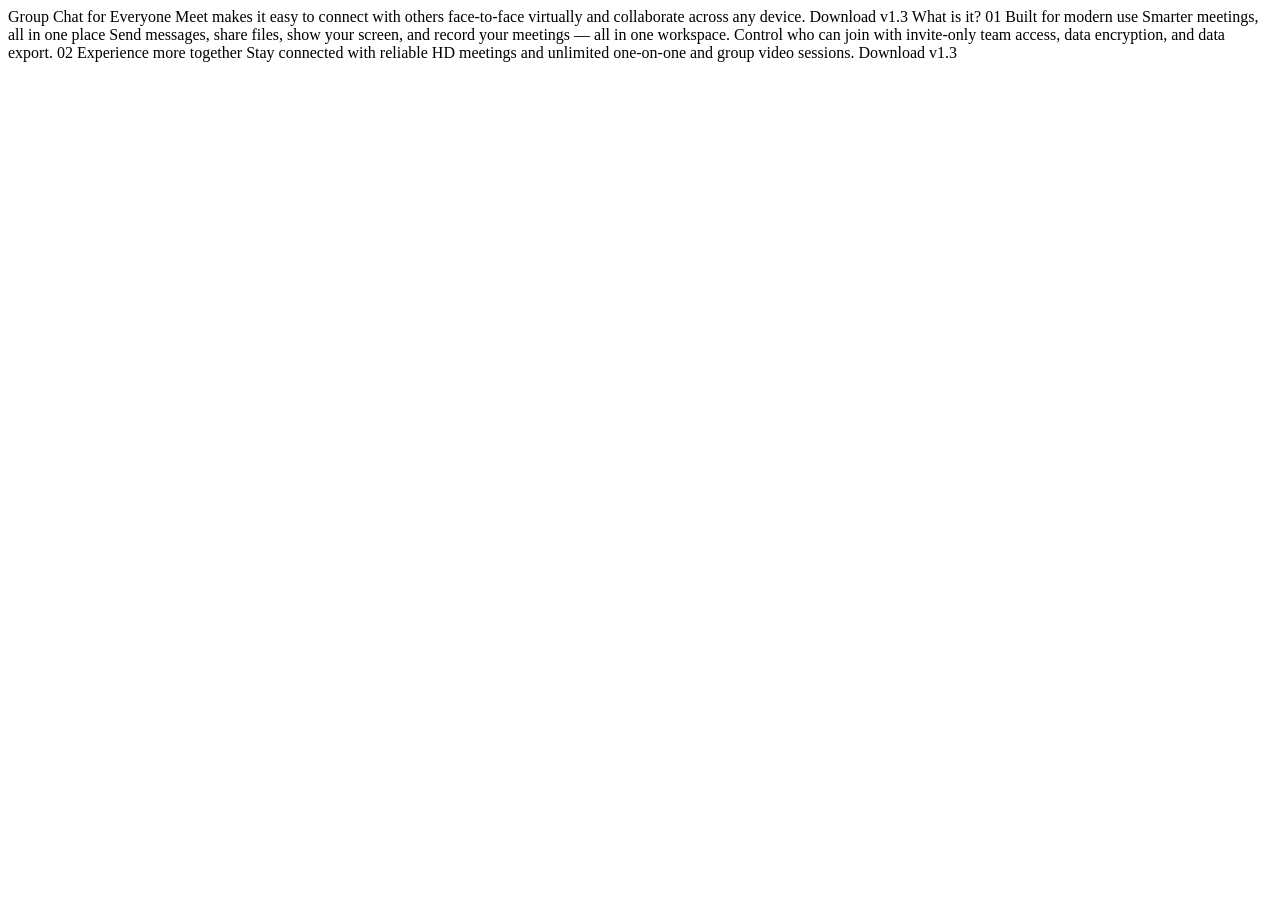
==== meet-landing-page/starter-code/index.html @ a02b8a2c "init commit" ====
<!DOCTYPE html>
<html lang="en">
<head>
  <meta charset="UTF-8">
  <meta name="viewport" content="width=device-width, initial-scale=1.0">

  <link rel="icon" type="image/png" sizes="32x32" href="./assets/favicon-32x32.png">
  <link rel="stylesheet" href="style.css">
  <title>Frontend Mentor | Meet landing page</title>
</head>
<body>
  Group Chat for Everyone
  Meet makes it easy to connect with others face-to-face virtually and collaborate across any device.

  Download v1.3
  What is it?

  01
  Built for modern use

  Smarter meetings, all in one place

  Send messages, share files, show your screen, and record your meetings — all in one 
  workspace. Control who can join with invite-only team access, data encryption, and data export.

  02
  Experience more together
  Stay connected with reliable HD meetings and unlimited one-on-one and group video sessions.

  Download v1.3
</body>
</html>
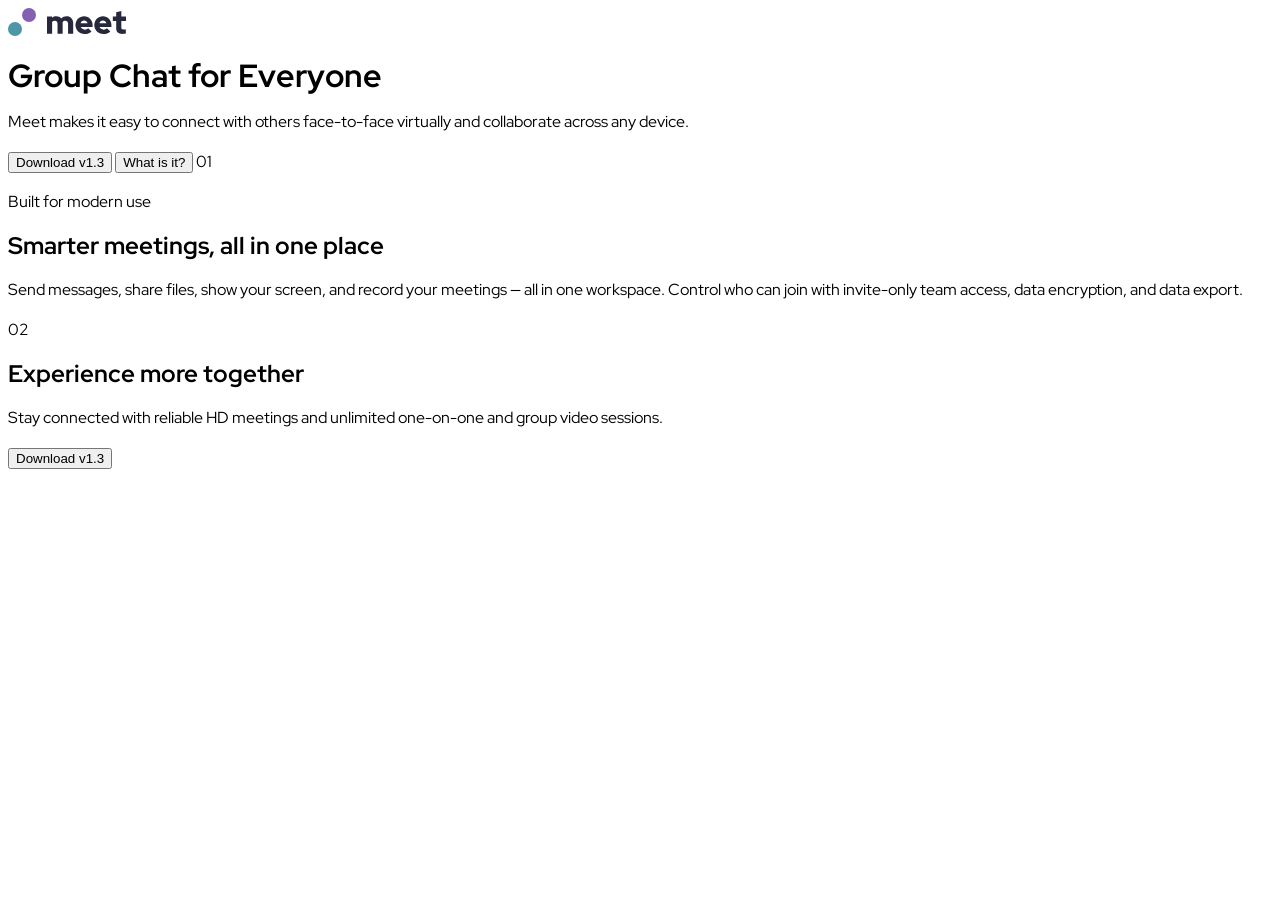
==== commit 9857766d: "created css toolbox; html structure set" ====
--- a/meet-landing-page/starter-code/index.html
+++ b/meet-landing-page/starter-code/index.html
@@ -1,32 +1,48 @@
-<!DOCTYPE html>
+<!doctype html>
 <html lang="en">
-<head>
-  <meta charset="UTF-8">
-  <meta name="viewport" content="width=device-width, initial-scale=1.0">
+  <head>
+    <meta charset="UTF-8" />
+    <meta name="viewport" content="width=device-width, initial-scale=1.0" />
 
-  <link rel="icon" type="image/png" sizes="32x32" href="./assets/favicon-32x32.png">
-  <link rel="stylesheet" href="style.css">
-  <title>Frontend Mentor | Meet landing page</title>
-</head>
-<body>
-  Group Chat for Everyone
-  Meet makes it easy to connect with others face-to-face virtually and collaborate across any device.
+    <link
+      rel="icon"
+      type="image/png"
+      sizes="32x32"
+      href="./assets/favicon-32x32.png"
+    />
+    <link rel="stylesheet" href="style.css" />
+    <title>Frontend Mentor | Meet landing page</title>
+  </head>
+  <body>
+    <header>
+      <img src="../starter-code/assets/logo.svg" alt="meet logo" />
+    </header>
+    <main>
+      <h1>Group Chat for Everyone</h1>
+      <p>
+        Meet makes it easy to connect with others face-to-face virtually and
+        collaborate across any device.
+      </p>
+      <button>Download v1.3</button>
+      <button>What is it?</button>
+      01
+      <p>Built for modern use</p>
 
-  Download v1.3
-  What is it?
-
-  01
-  Built for modern use
-
-  Smarter meetings, all in one place
-
-  Send messages, share files, show your screen, and record your meetings — all in one 
-  workspace. Control who can join with invite-only team access, data encryption, and data export.
-
-  02
-  Experience more together
-  Stay connected with reliable HD meetings and unlimited one-on-one and group video sessions.
-
-  Download v1.3
-</body>
-</html>+      <h2>Smarter meetings, all in one place</h2>
+      <p>
+      Send messages, share files, show your screen, and record your meetings —
+      all in one workspace. Control who can join with invite-only team access,
+      data encryption, and data export.
+      </p>
+      02
+    </main>
+    <footer>
+      <h2>Experience more together</h2>
+      <p>
+        Stay connected with reliable HD meetings and
+      unlimited one-on-one and group video sessions.
+      </p>
+      <button>Download v1.3</button>
+    </footer>
+  </body>
+</html>
--- a/meet-landing-page/starter-code/style.css
+++ b/meet-landing-page/starter-code/style.css
@@ -0,0 +1,55 @@
+@import url('https://fonts.googleapis.com/css2?family=Red+Hat+Display:ital,wght@0,300..900;1,300..900&display=swap');
+
+/* css reset */
+*, *::before, *::after {
+    box-sizing: border-box;
+}
+
+:root {
+    /* font family*/
+    --ff-redhat: 'Red Hat Display', sans-serif;
+
+    /* font weight */
+    --fw-medium: 500;
+    --fw-black: 900;
+
+    /* font size */
+    --fs-200: 16px;
+    --fs-250: 18px;
+    --fs-500: 40px;
+    --fs-800: 64px;
+
+    /* line height */
+    --lh-110: 110%;
+    --lh-150: 150%;
+
+    /* spacing */
+    --sp-1400: 112px;
+    --sp-1000: 80px;
+    --sp-900: 72px;
+    --sp-800: 64px;
+    --sp-700: 56px;
+    --sp-500: 40px;
+    --sp-400: 32px;
+    --sp-300: 24px;
+    --sp-200: 16px;
+    --sp-100: 8px;
+    --sp-50: 4px;
+
+    /* colors */
+    --clr-cyan-600: hsl(192, 37%, 48%);
+    --clr-cyan-300: hsl(192, 90%, 77%);
+    --clr-purple-600: hsl(268, 34%, 53%);
+    --clr-purple-300: hsl(268, 100%, 86%);
+    --clr-slate-900: hsl(240, 21%, 53%);
+    --clr-slate-600: hsl(240, 10%, 57%);
+    --clr-slate-300: hsl(240, 18%, 85%);
+    --clr-white: hsl(0, 0%, 98%)
+
+}
+
+body {
+    font-family: var(--ff-redhat);
+    font-size: var(--fs-200);
+    line-height: var(--lh-150);
+}
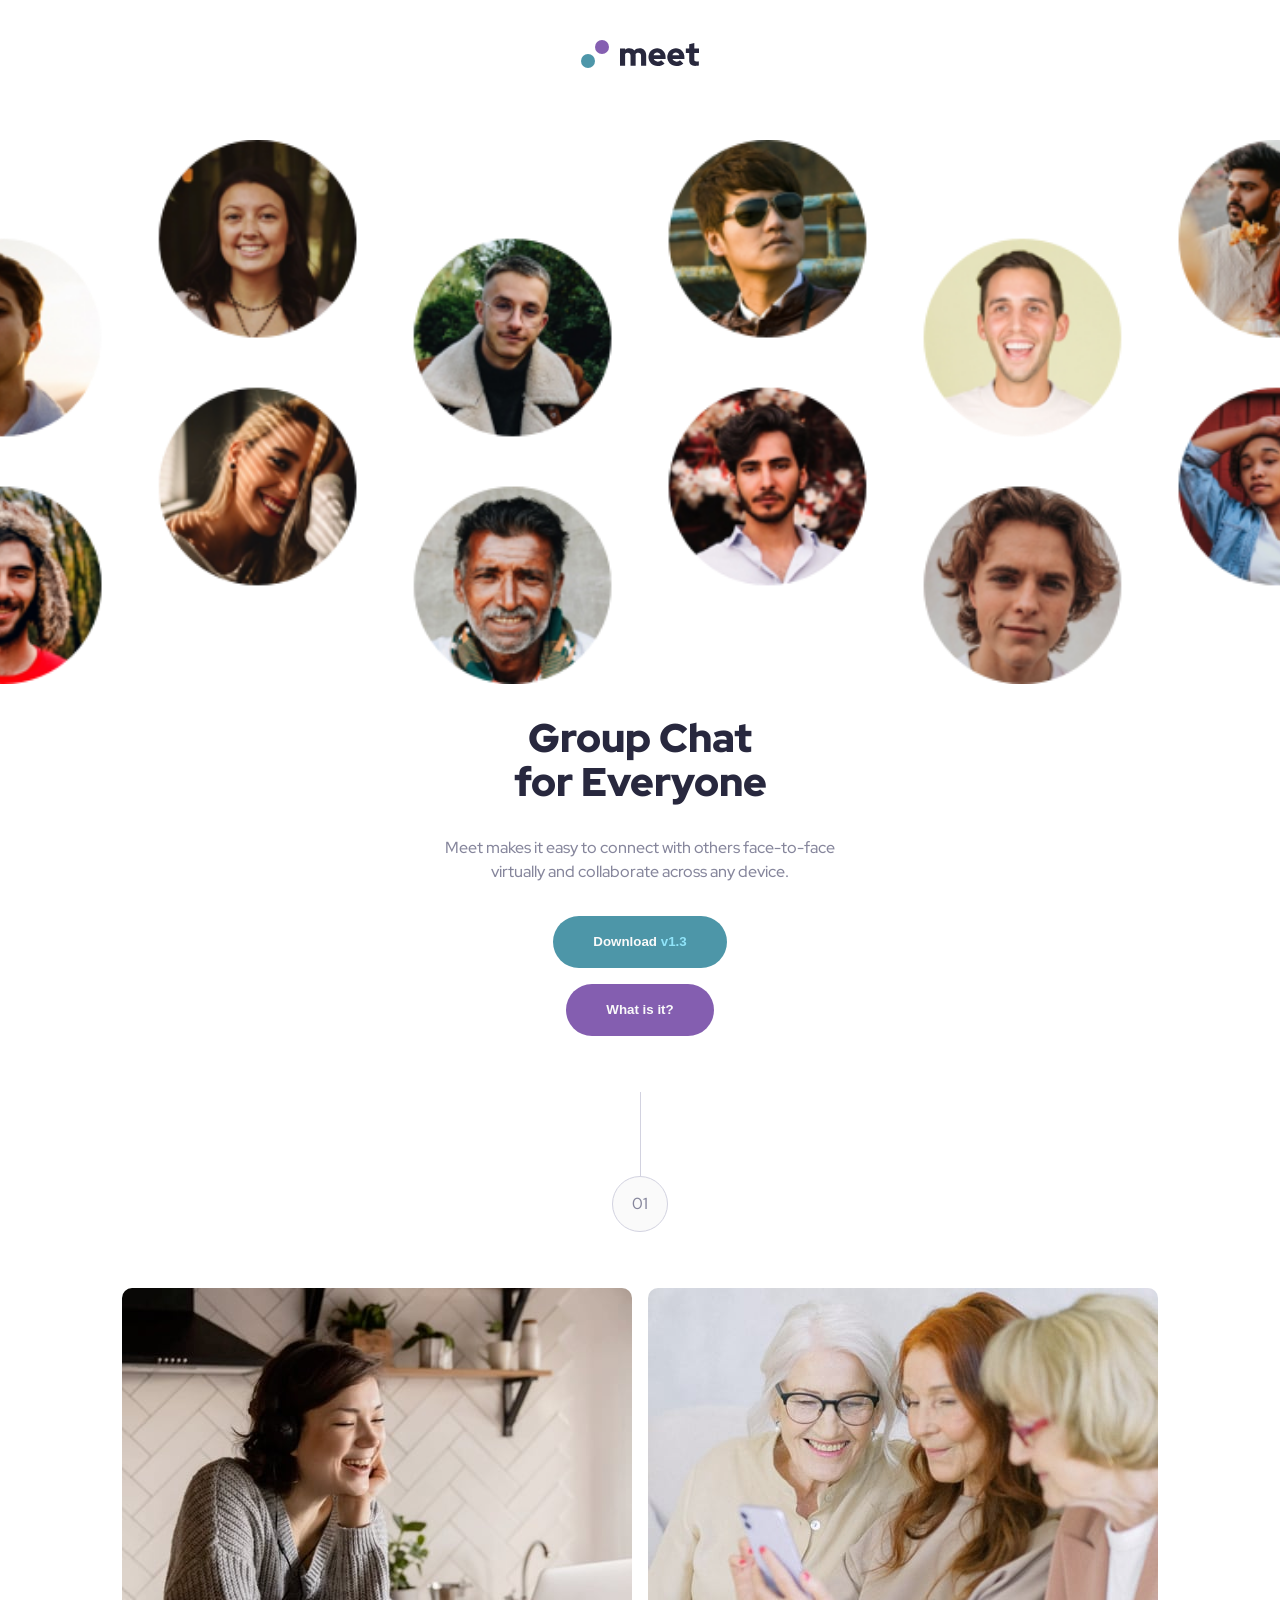
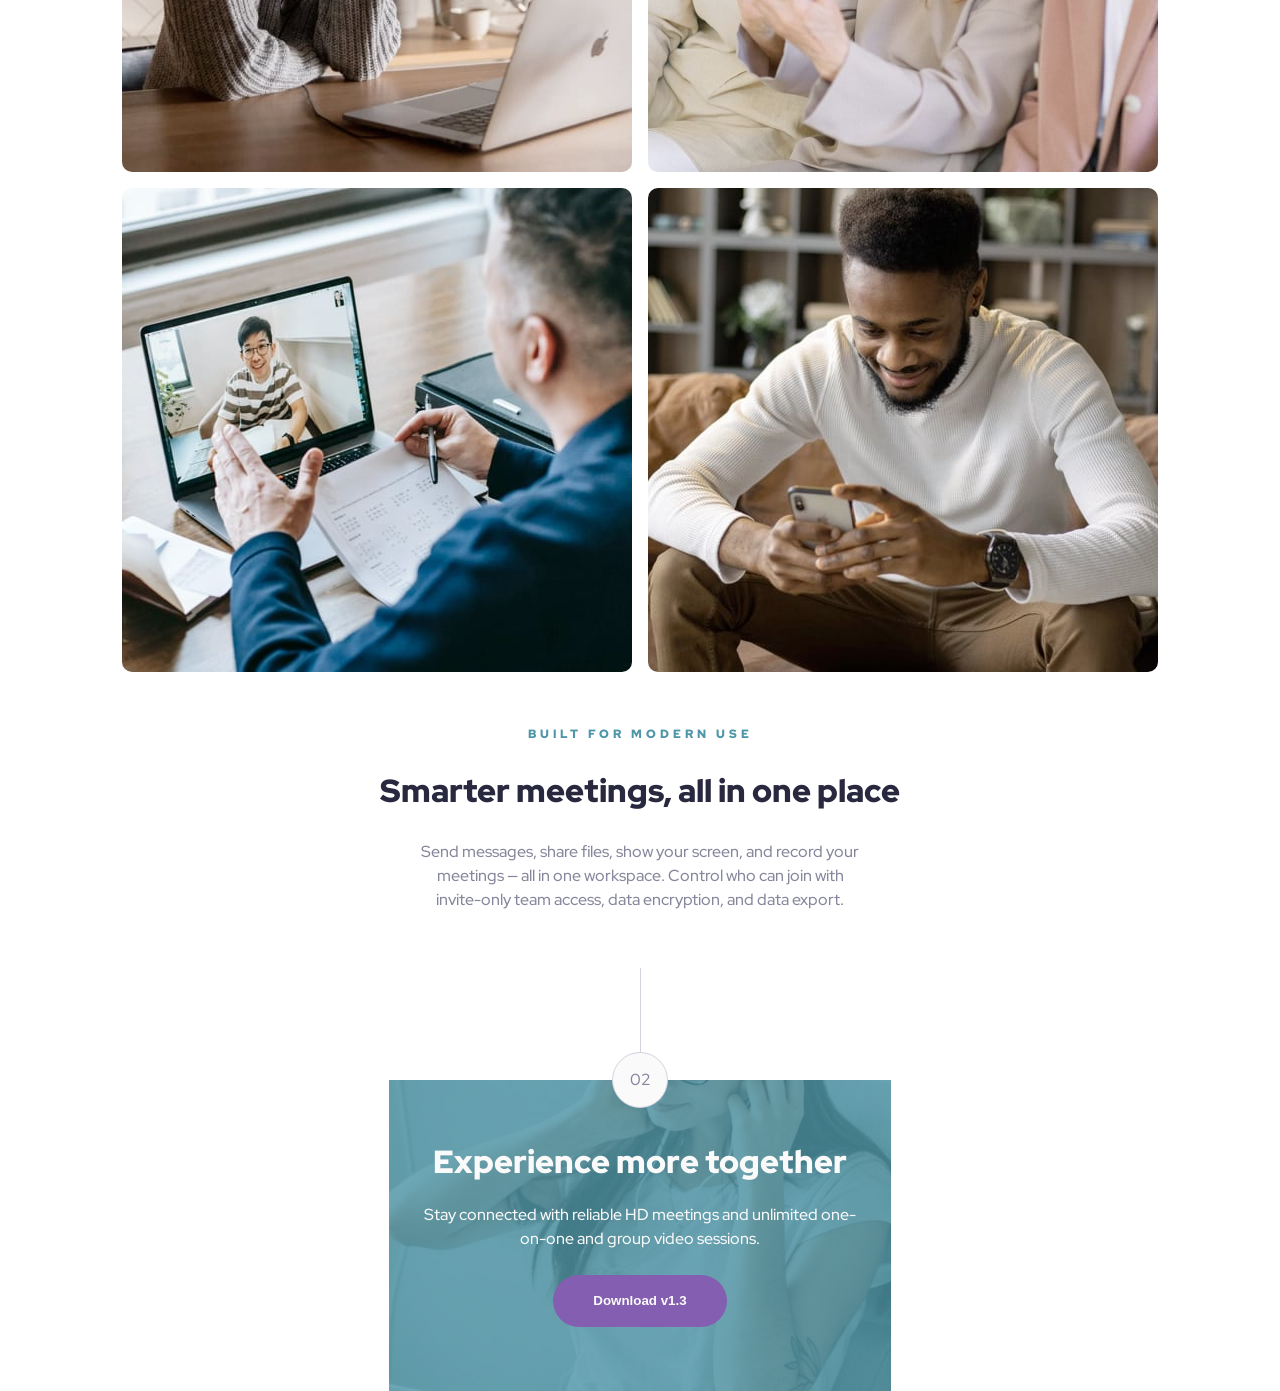
==== commit 21013b4d: "feat: mobile-design" ====
--- a/meet-landing-page/starter-code/index.html
+++ b/meet-landing-page/starter-code/index.html
@@ -18,23 +18,38 @@
       <img src="../starter-code/assets/logo.svg" alt="meet logo" />
     </header>
     <main>
-      <h1>Group Chat for Everyone</h1>
+      <img src="/meet-landing-page/starter-code/assets/tablet/image-hero.png" class="hero-img" alt="">
+      <h1>Group Chat 
+        for Everyone</h1>
       <p>
         Meet makes it easy to connect with others face-to-face virtually and
         collaborate across any device.
       </p>
-      <button>Download v1.3</button>
-      <button>What is it?</button>
-      01
-      <p>Built for modern use</p>
-
+      <div class="hero-btns">
+        <button class="blue-btn">Download <span class="version">v1.3</span></button>
+        <button class="purple-btn">What is it?</button>
+      </div>
+      <div class="step">
+        <div class="step-line"></div>
+        <span class="step-circle">01</span>
+      </div>
+      <div class="image-grid">
+        <img src="/meet-landing-page/starter-code/assets/desktop/image-woman-in-videocall.jpg" alt="">
+        <img src="/meet-landing-page/starter-code/assets/desktop/image-women-videochatting.jpg" alt="">
+        <img src="/meet-landing-page/starter-code/assets/desktop/image-men-in-meeting.jpg" alt="">
+        <img src="/meet-landing-page/starter-code/assets/desktop/image-man-texting.jpg" alt="">
+      </div>
+      <span class="overline">Built for modern use</span>
       <h2>Smarter meetings, all in one place</h2>
       <p>
       Send messages, share files, show your screen, and record your meetings —
       all in one workspace. Control who can join with invite-only team access,
       data encryption, and data export.
       </p>
-      02
+      <div class="step">
+        <div class="step-line"></div>
+        <span class="step-circle">02</span>
+      </div>
     </main>
     <footer>
       <h2>Experience more together</h2>
@@ -42,7 +57,7 @@
         Stay connected with reliable HD meetings and
       unlimited one-on-one and group video sessions.
       </p>
-      <button>Download v1.3</button>
+      <button class="purple-btn">Download v1.3</button>
     </footer>
   </body>
 </html>
--- a/meet-landing-page/starter-code/style.css
+++ b/meet-landing-page/starter-code/style.css
@@ -3,6 +3,7 @@
 /* css reset */
 *, *::before, *::after {
     box-sizing: border-box;
+    margin: 0;
 }
 
 :root {
@@ -14,14 +15,16 @@
     --fw-black: 900;
 
     /* font size */
+    --fs-100: 12px;
     --fs-200: 16px;
     --fs-250: 18px;
+    --fs-400: 32px;
     --fs-500: 40px;
     --fs-800: 64px;
 
     /* line height */
-    --lh-110: 110%;
-    --lh-150: 150%;
+    --lh-110: 1.1;
+    --lh-150: 1.5;
 
     /* spacing */
     --sp-1400: 112px;
@@ -41,15 +44,161 @@
     --clr-cyan-300: hsl(192, 90%, 77%);
     --clr-purple-600: hsl(268, 34%, 53%);
     --clr-purple-300: hsl(268, 100%, 86%);
-    --clr-slate-900: hsl(240, 21%, 53%);
+    --clr-slate-900: hsl(240, 21%, 20%);
     --clr-slate-600: hsl(240, 10%, 57%);
     --clr-slate-300: hsl(240, 18%, 85%);
     --clr-white: hsl(0, 0%, 98%)
 
 }
 
+
 body {
     font-family: var(--ff-redhat);
+    color: var(--clr-slate-600);
+    font-weight: var(--fw-medium);
     font-size: var(--fs-200);
     line-height: var(--lh-150);
+    display: flex;
+    flex-direction: column;
+    align-items: center;
+    text-align: center;
+}
+
+header {
+    padding: var(--sp-500);
+}
+
+main {
+    display: flex;
+    flex-direction: column;
+    align-items: center;
+    gap: var(--sp-400);
+    padding-inline: var(--sp-400);
+    margin-block-start: var(--sp-400);
+}
+
+h1 {
+    font-size: var(--fs-500);
+    font-weight: var(--fw-black);
+    line-height: var(--lh-110);
+    color: var(--clr-slate-900);
+    max-width: 280px;
+}
+
+h2 {
+    font-size: var(--fs-400);
+    font-weight: var(--fw-black);
+    line-height: var(--lh-110);
+    color: var(--clr-slate-900)
+}
+
+p {
+    max-width: 438px;
+    margin-inline: auto;
+}
+
+button {
+    color: var(--clr-white);
+    font-weight: var(--fw-black);
+    line-height: var(--lh-150);
+    padding-block: var(--sp-200);
+    padding-inline: var(--sp-500);
+    border-radius: 100px;
+    border: none;
+    cursor: pointer;
+}
+
+img {
+    max-width: 100%;
+    display: block;
+}
+
+footer {
+    background-image: linear-gradient(hsl(192, 37%, 48%, 0.8), hsl(192, 37%, 48%, 0.8)), url("/meet-landing-page/starter-code/assets/mobile/image-footer.jpg");
+    background-size: cover;
+    background-position: center;
+    color: var(--clr-white);
+    padding-block: var(--sp-800);
+    padding-inline: var(--sp-400);
+    display: flex;
+    flex-direction: column;
+    align-items: center;
+    gap: var(--sp-300);
+    margin-block-start: -28px;
+}
+
+footer h2 {
+    color: var(--clr-white);
+}
+
+.overline {
+    font-size: var(--fs-100);
+    font-weight: var(--fw-black);
+    line-height: var(--lh-110);
+    letter-spacing: 4px; 
+    text-transform: uppercase; 
+    color: var(--clr-cyan-600);
+    margin-block-start: var(--sp-300);
+}
+
+.hero-btns {
+    display: flex;
+    flex-direction: column;
+    gap: var(--sp-200);
+    align-items: center;
+}
+
+.blue-btn {
+    background-color: var(--clr-cyan-600);
+}
+
+.purple-btn {
+    background-color: var(--clr-purple-600);
+}
+
+.image-grid {
+    display: grid;
+    grid-template-columns: 1fr 1fr;
+    gap: var(--sp-200);
+    margin-block-start: var(--sp-300);
+}
+
+.image-grid > img {
+    border-radius: 10px;
+}
+
+.step-circle {
+    display: flex;
+    justify-content: center;
+    align-items: center;
+    position: relative;
+    z-index: 1;
+    width: 56px;
+    height: 56px;
+    border-radius: 50%;
+    border: 1px var(--clr-slate-300) solid;
+    background-color: var(--clr-white);
+}
+
+.step {
+    display: flex;
+    flex-direction: column;
+    align-items: center;
+    margin-block-start: var(--sp-300);
+}
+
+.step-line {
+    width: 1px;
+    height: 84px;
+    background-color: var(--clr-slate-300);
+}
+
+.hero-img {
+    max-width: none;
+    width: 115vw;
+    margin-inline: calc(50% - 57.5vw);
+}
+
+.version {
+    color: var(--clr-cyan-300);
 }
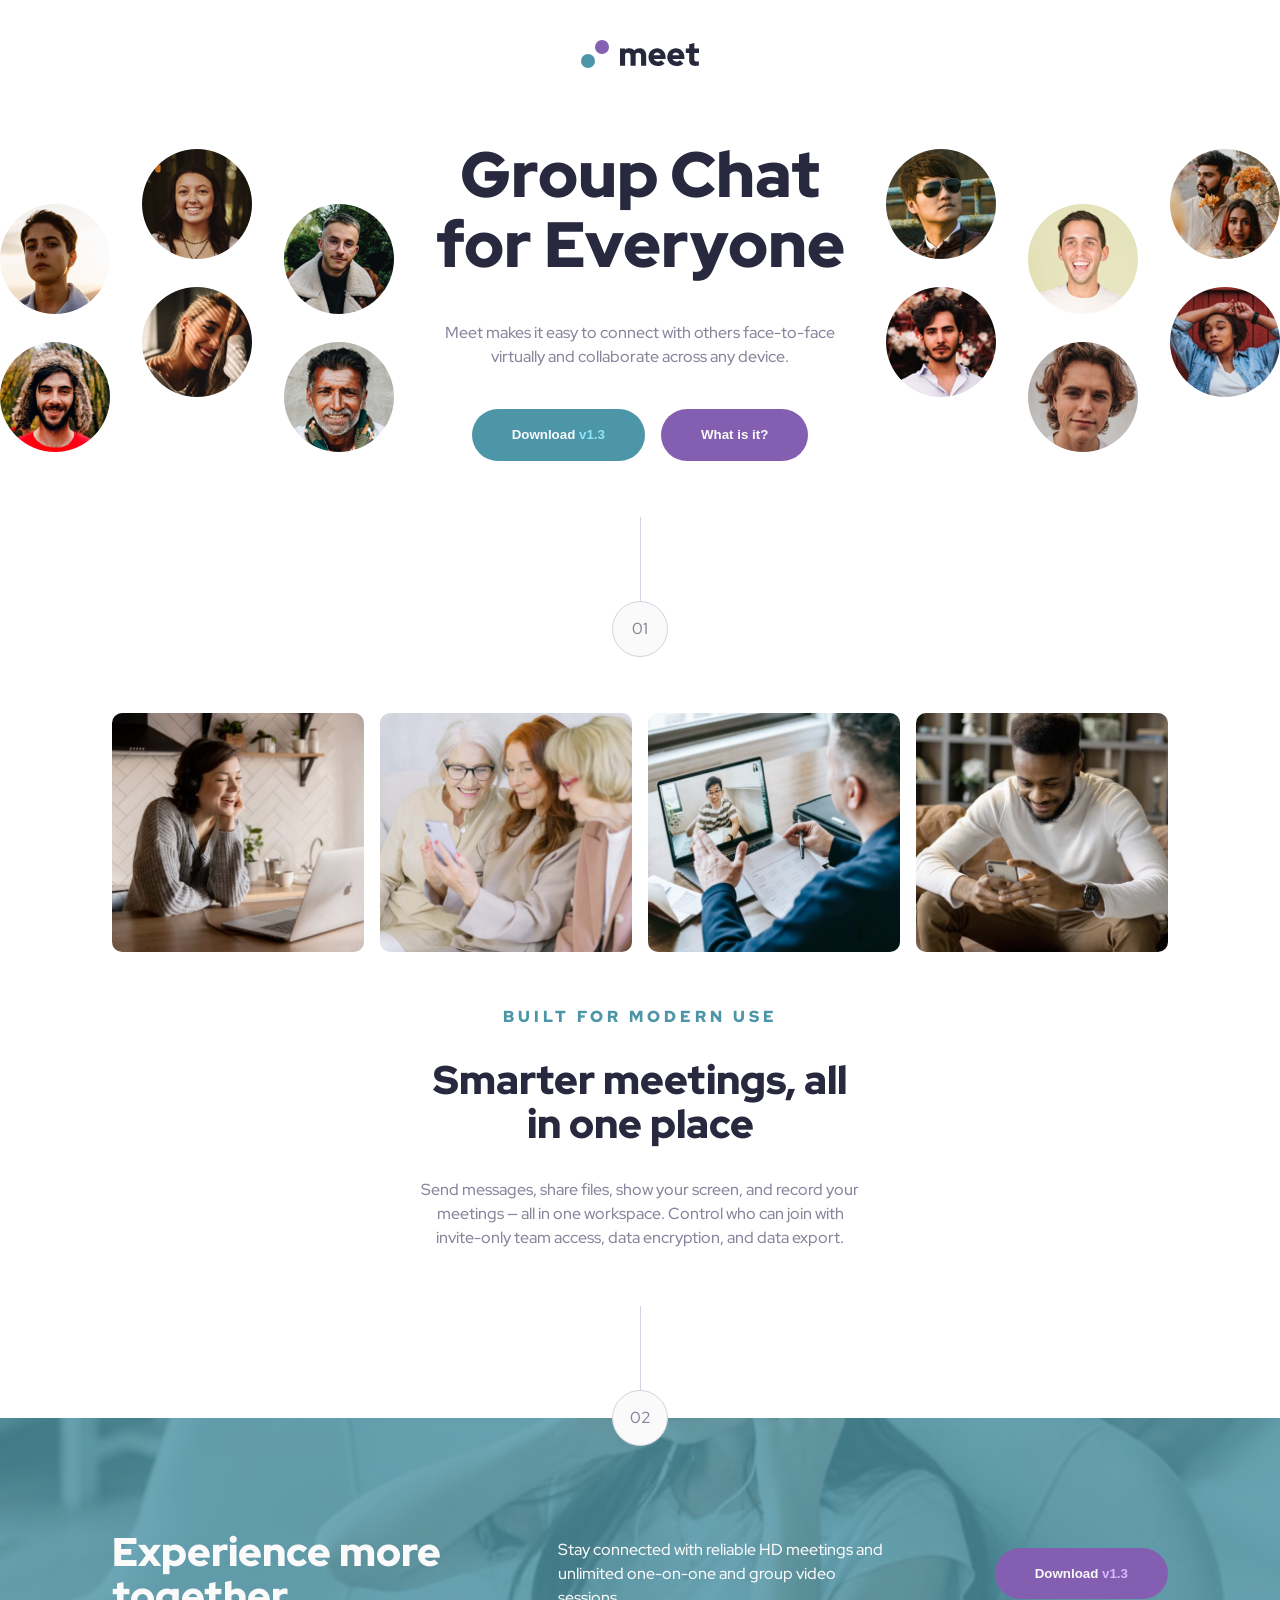
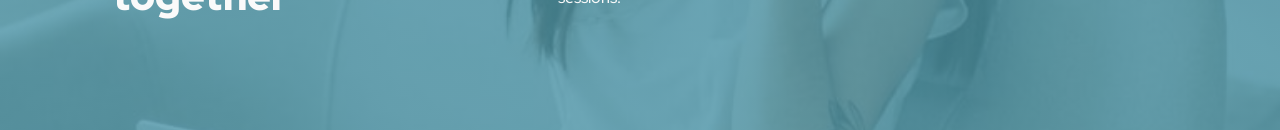
==== commit 04d80b04: "feat: tablet/desktop view" ====
--- a/meet-landing-page/starter-code/index.html
+++ b/meet-landing-page/starter-code/index.html
@@ -18,7 +18,10 @@
       <img src="../starter-code/assets/logo.svg" alt="meet logo" />
     </header>
     <main>
-      <img src="/meet-landing-page/starter-code/assets/tablet/image-hero.png" class="hero-img" alt="">
+      <div class="hero">
+        <img class="hero-side hero-left" src="/meet-landing-page/starter-code/assets/desktop/image-hero-left.png" alt="">
+        <div class="hero-content">
+          <img class="hero-img" src="/meet-landing-page/starter-code/assets/tablet/image-hero.png" " alt="">
       <h1>Group Chat 
         for Everyone</h1>
       <p>
@@ -26,8 +29,11 @@
         collaborate across any device.
       </p>
       <div class="hero-btns">
-        <button class="blue-btn">Download <span class="version">v1.3</span></button>
+        <button class="cyan-btn">Download <span class="cyan-version">v1.3</span></button>
         <button class="purple-btn">What is it?</button>
+      </div>
+    </div>
+    <img class="hero-side hero-right" src="/meet-landing-page/starter-code/assets/desktop/image-hero-right.png" alt="">
       </div>
       <div class="step">
         <div class="step-line"></div>
@@ -57,7 +63,7 @@
         Stay connected with reliable HD meetings and
       unlimited one-on-one and group video sessions.
       </p>
-      <button class="purple-btn">Download v1.3</button>
+      <button class="purple-btn">Download <span class="purple-version">v1.3</span></button>
     </footer>
   </body>
 </html>
--- a/meet-landing-page/starter-code/style.css
+++ b/meet-landing-page/starter-code/style.css
@@ -16,10 +16,13 @@
 
     /* font size */
     --fs-100: 12px;
+    --fs-150: 14px;
     --fs-200: 16px;
     --fs-250: 18px;
     --fs-400: 32px;
+    --fs-450: 36px;
     --fs-500: 40px;
+    --fs-600: 48px;
     --fs-800: 64px;
 
     /* line height */
@@ -51,6 +54,9 @@
 
 }
 
+html, body {
+    overflow-x: hidden;
+}
 
 body {
     font-family: var(--ff-redhat);
@@ -125,6 +131,7 @@
     align-items: center;
     gap: var(--sp-300);
     margin-block-start: -28px;
+    align-self: stretch;
 }
 
 footer h2 {
@@ -148,7 +155,7 @@
     align-items: center;
 }
 
-.blue-btn {
+.cyan-btn {
     background-color: var(--clr-cyan-600);
 }
 
@@ -199,6 +206,114 @@
     margin-inline: calc(50% - 57.5vw);
 }
 
-.version {
+.cyan-version {
     color: var(--clr-cyan-300);
+}
+
+.purple-version {
+    color: var(--clr-purple-300);
+}
+
+.hero-side {
+    display: none;
+}
+
+.hero-content {
+    display: flex;
+    flex-direction: column;
+    align-items: center;
+    gap: var(--sp-500);
+}
+
+@media (min-width: 768px) {
+    h1 {
+        font-size: var(--fs-600);
+        max-width: 350px;
+    }
+
+    h2 {
+        font-size: var(--fs-450);
+    }
+
+    main > h2 {
+        max-width: 450px;
+    }
+
+    footer {
+        background-image:
+        linear-gradient(hsl(192, 37%, 48%, 0.8), hsl(192, 37%, 48%, 0.8)),
+        url("/meet-landing-page/starter-code/assets/tablet/image-footer.jpg");
+    }
+
+    .hero-img {
+        width: 105vw;
+        margin-inline: calc(50% - 52.5vw);
+    }
+
+    .hero-btns {
+        flex-direction: row;
+    }
+
+    .image-grid {
+        grid-template-columns: 1fr 1fr 1fr 1fr;
+    }
+
+    .overline {
+        font-size: var(--fs-150);
+    }
+
+}
+
+@media (min-width: 1024px) {
+    main {
+        padding-inline: var(--sp-1400);
+    }
+
+    h1 {
+        font-size: var(--fs-800);
+        max-width: 800px;
+    }
+
+    h2 {
+        font-size: var(--fs-500);
+    }
+
+    footer {
+        flex-direction: row;
+        justify-content: space-evenly;
+        text-align: left;
+        padding-inline: var(--sp-1400);
+        padding-block: var(--sp-1400);
+        
+    }
+
+    footer > h2 {
+        max-width: 350px;
+    }
+
+    footer > p {
+        max-width: 340px;
+    }
+
+    .overline {
+        font-size: var(--fs-200);
+    }
+    
+    .hero-img {
+        display: none;
+    }
+
+    .hero-side {
+        display: block;
+    }
+    
+    .hero {
+        display: flex;
+        width: 100vw;
+        margin-inline: calc(50% - 50vw);
+        align-items: center;
+        justify-content: space-between;
+        gap: var(--sp-500);
+    }
+
 }
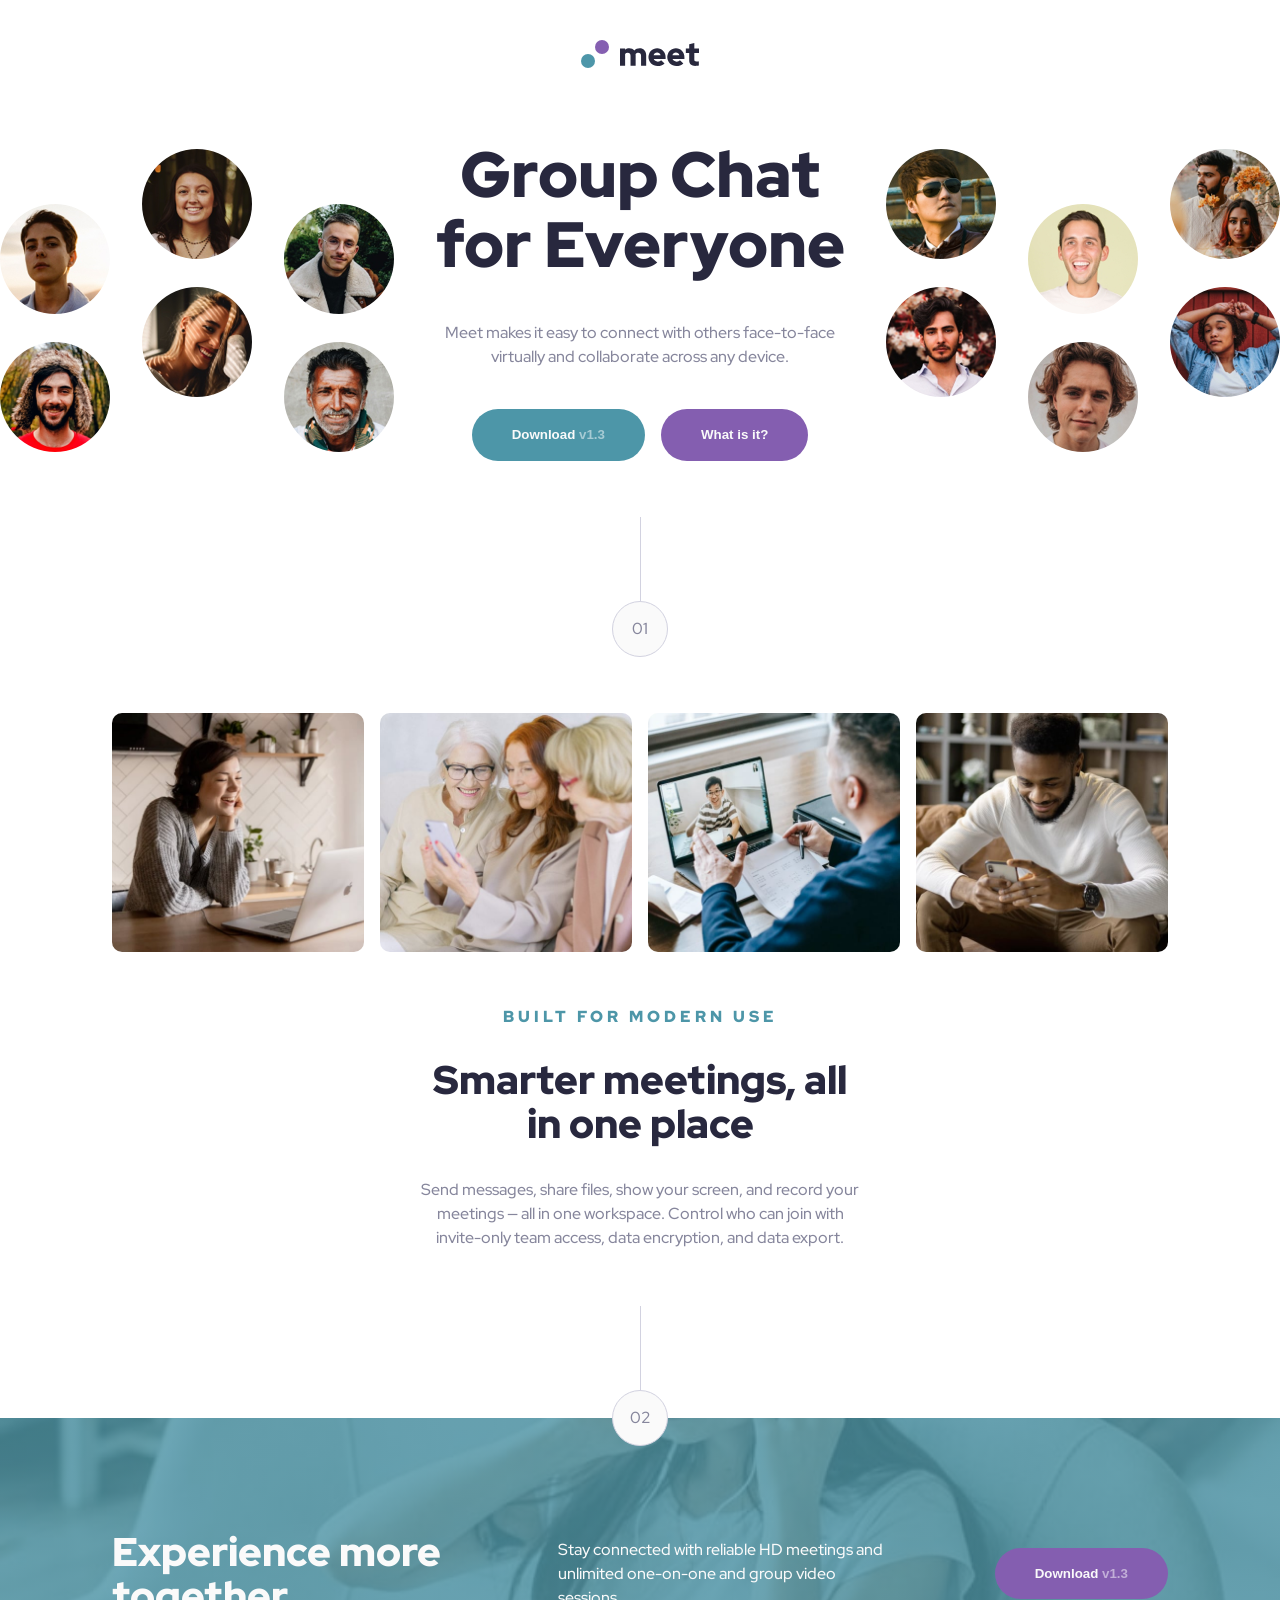
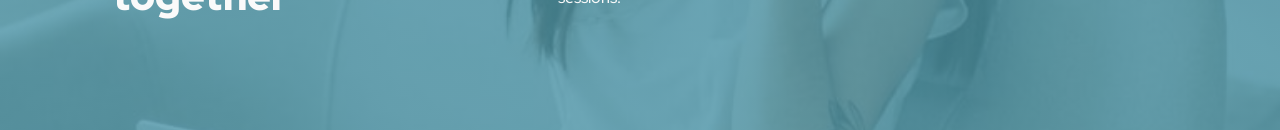
==== commit 35afabf8: "feat: hover states" ====
--- a/meet-landing-page/starter-code/index.html
+++ b/meet-landing-page/starter-code/index.html
@@ -29,7 +29,7 @@
         collaborate across any device.
       </p>
       <div class="hero-btns">
-        <button class="cyan-btn">Download <span class="cyan-version">v1.3</span></button>
+        <button class="cyan-btn">Download <span class="version">v1.3</span></button>
         <button class="purple-btn">What is it?</button>
       </div>
     </div>
@@ -63,7 +63,7 @@
         Stay connected with reliable HD meetings and
       unlimited one-on-one and group video sessions.
       </p>
-      <button class="purple-btn">Download <span class="purple-version">v1.3</span></button>
+      <button class="purple-btn">Download <span class="version">v1.3</span></button>
     </footer>
   </body>
 </html>
--- a/meet-landing-page/starter-code/style.css
+++ b/meet-landing-page/starter-code/style.css
@@ -206,12 +206,8 @@
     margin-inline: calc(50% - 57.5vw);
 }
 
-.cyan-version {
-    color: var(--clr-cyan-300);
-}
-
-.purple-version {
-    color: var(--clr-purple-300);
+.version {
+    color: hsl(0 0% 100% / 0.5);
 }
 
 .hero-side {
@@ -316,4 +312,12 @@
         gap: var(--sp-500);
     }
 
+    .cyan-btn:hover {
+        background-color: var(--clr-cyan-300);
+    }
+
+    .purple-btn:hover {
+        background-color: var(--clr-purple-300);
+    }
+
 }
